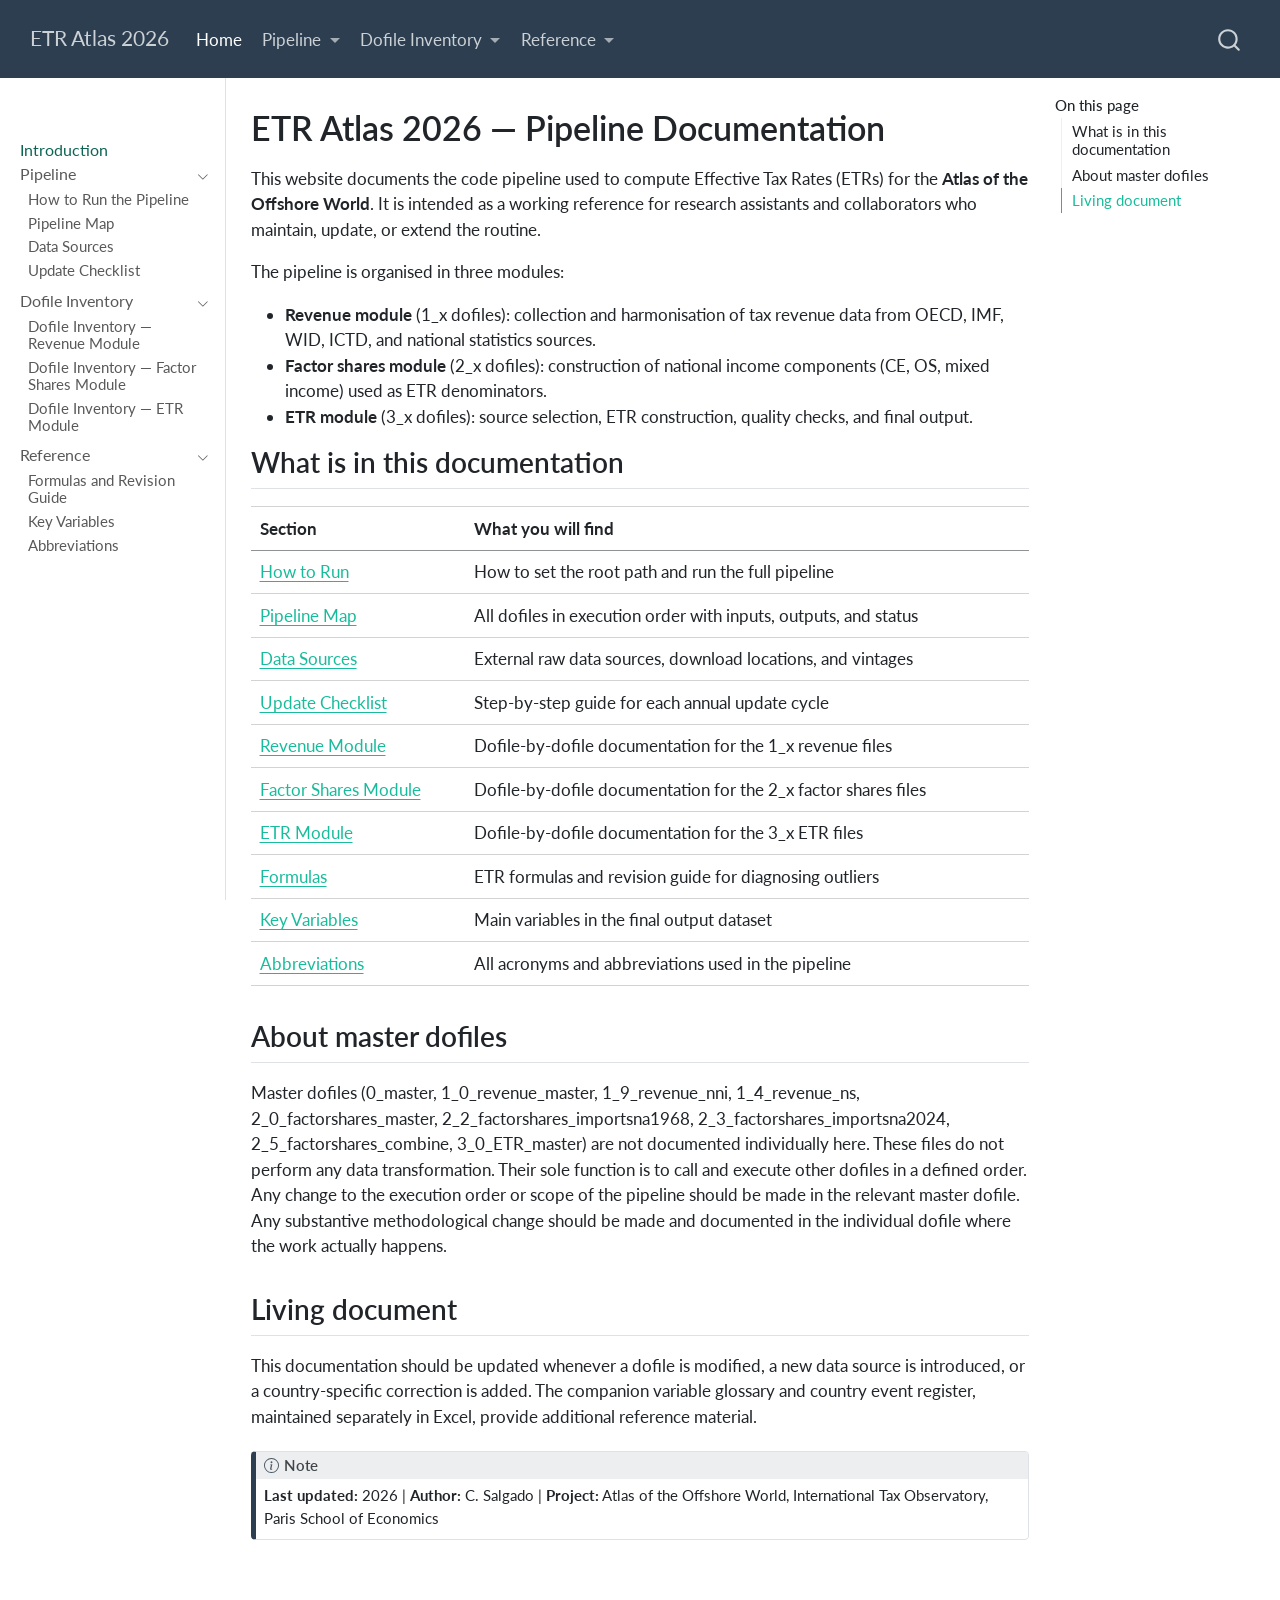
==== docs/index.html @ 396d98a9 "Add Quarto documentation site" ====
<!DOCTYPE html>
<html xmlns="http://www.w3.org/1999/xhtml" lang="en" xml:lang="en"><head>

<meta charset="utf-8">
<meta name="generator" content="quarto-1.9.38">

<meta name="viewport" content="width=device-width, initial-scale=1.0, user-scalable=yes">


<title>ETR Atlas 2026 — Pipeline Documentation – ETR Atlas 2026</title>
<style>
/* Default styles provided by pandoc.
** See https://pandoc.org/MANUAL.html#variables-for-html for config info.
*/
code{white-space: pre-wrap;}
span.smallcaps{font-variant: small-caps;}
div.columns{display: flex; gap: min(4vw, 1.5em);}
div.column{flex: auto; overflow-x: auto;}
div.hanging-indent{margin-left: 1.5em; text-indent: -1.5em;}
ul.task-list{list-style: none;}
ul.task-list li input[type="checkbox"] {
  width: 0.8em;
  margin: 0 0.8em 0.2em -1em; /* quarto-specific, see https://github.com/quarto-dev/quarto-cli/issues/4556 */ 
  vertical-align: middle;
}
</style>


<script src="site_libs/quarto-nav/quarto-nav.js"></script>
<script src="site_libs/quarto-nav/headroom.min.js"></script>
<script src="site_libs/clipboard/clipboard.min.js"></script>
<script src="site_libs/quarto-search/autocomplete.umd.js"></script>
<script src="site_libs/quarto-search/fuse.min.js"></script>
<script src="site_libs/quarto-search/quarto-search.js"></script>
<meta name="quarto:offset" content="./">
<script src="site_libs/quarto-html/quarto.js" type="module"></script>
<script src="site_libs/quarto-html/tabsets/tabsets.js" type="module"></script>
<script src="site_libs/quarto-html/popper.min.js"></script>
<script src="site_libs/quarto-html/tippy.umd.min.js"></script>
<script src="site_libs/quarto-html/anchor.min.js"></script>
<link href="site_libs/quarto-html/tippy.css" rel="stylesheet">
<link href="site_libs/quarto-html/quarto-syntax-highlighting-de63f62b328812d8e578a4d74e282472.css" rel="stylesheet" id="quarto-text-highlighting-styles">
<script src="site_libs/bootstrap/bootstrap.min.js"></script>
<link href="site_libs/bootstrap/bootstrap-icons.css" rel="stylesheet">
<link href="site_libs/bootstrap/bootstrap-fd7a8af413f073a9aed129c24f141b63.min.css" rel="stylesheet" append-hash="true" id="quarto-bootstrap" data-mode="light">
<script id="quarto-search-options" type="application/json">{
  "location": "navbar",
  "copy-button": false,
  "collapse-after": 3,
  "panel-placement": "end",
  "type": "overlay",
  "limit": 50,
  "keyboard-shortcut": [
    "f",
    "/",
    "s"
  ],
  "show-item-context": false,
  "language": {
    "search-no-results-text": "No results",
    "search-matching-documents-text": "matching documents",
    "search-copy-link-title": "Copy link to search",
    "search-hide-matches-text": "Hide additional matches",
    "search-more-match-text": "more match in this document",
    "search-more-matches-text": "more matches in this document",
    "search-clear-button-title": "Clear",
    "search-text-placeholder": "",
    "search-detached-cancel-button-title": "Cancel",
    "search-submit-button-title": "Submit",
    "search-label": "Search"
  }
}</script>
<style>html{ scroll-behavior: smooth; }</style>


</head>

<body class="nav-sidebar docked nav-fixed quarto-light">

<div id="quarto-search-results"></div>
  <header id="quarto-header" class="headroom fixed-top">
    <nav class="navbar navbar-expand-lg " data-bs-theme="dark">
      <div class="navbar-container container-fluid">
      <div class="navbar-brand-container mx-auto">
    <a class="navbar-brand" href="./index.html">
    <span class="navbar-title">ETR Atlas 2026</span>
    </a>
  </div>
            <div id="quarto-search" class="" title="Search"></div>
          <button class="navbar-toggler" type="button" data-bs-toggle="collapse" data-bs-target="#navbarCollapse" aria-controls="navbarCollapse" role="menu" aria-expanded="false" aria-label="Toggle navigation" onclick="if (window.quartoToggleHeadroom) { window.quartoToggleHeadroom(); }">
  <span class="navbar-toggler-icon"></span>
</button>
          <div class="collapse navbar-collapse" id="navbarCollapse">
            <ul class="navbar-nav navbar-nav-scroll me-auto">
  <li class="nav-item">
    <a class="nav-link active" href="./index.html" aria-current="page"> 
<span class="menu-text">Home</span></a>
  </li>  
  <li class="nav-item dropdown ">
    <a class="nav-link dropdown-toggle" href="#" id="nav-menu-pipeline" role="link" data-bs-toggle="dropdown" aria-expanded="false">
 <span class="menu-text">Pipeline</span>
    </a>
    <ul class="dropdown-menu" aria-labelledby="nav-menu-pipeline">    
        <li>
    <a class="dropdown-item" href="./how-to-run.html">
 <span class="dropdown-text">How to Run</span></a>
  </li>  
        <li>
    <a class="dropdown-item" href="./pipeline-map.html">
 <span class="dropdown-text">Pipeline Map</span></a>
  </li>  
        <li>
    <a class="dropdown-item" href="./data-sources.html">
 <span class="dropdown-text">Data Sources</span></a>
  </li>  
        <li>
    <a class="dropdown-item" href="./update-checklist.html">
 <span class="dropdown-text">Update Checklist</span></a>
  </li>  
    </ul>
  </li>
  <li class="nav-item dropdown ">
    <a class="nav-link dropdown-toggle" href="#" id="nav-menu-dofile-inventory" role="link" data-bs-toggle="dropdown" aria-expanded="false">
 <span class="menu-text">Dofile Inventory</span>
    </a>
    <ul class="dropdown-menu" aria-labelledby="nav-menu-dofile-inventory">    
        <li>
    <a class="dropdown-item" href="./revenue.html">
 <span class="dropdown-text">Revenue Module</span></a>
  </li>  
        <li>
    <a class="dropdown-item" href="./factor-shares.html">
 <span class="dropdown-text">Factor Shares Module</span></a>
  </li>  
        <li>
    <a class="dropdown-item" href="./etr-module.html">
 <span class="dropdown-text">ETR Module</span></a>
  </li>  
    </ul>
  </li>
  <li class="nav-item dropdown ">
    <a class="nav-link dropdown-toggle" href="#" id="nav-menu-reference" role="link" data-bs-toggle="dropdown" aria-expanded="false">
 <span class="menu-text">Reference</span>
    </a>
    <ul class="dropdown-menu" aria-labelledby="nav-menu-reference">    
        <li>
    <a class="dropdown-item" href="./formulas.html">
 <span class="dropdown-text">Formulas and Revision Guide</span></a>
  </li>  
        <li>
    <a class="dropdown-item" href="./variables.html">
 <span class="dropdown-text">Key Variables</span></a>
  </li>  
        <li>
    <a class="dropdown-item" href="./abbreviations.html">
 <span class="dropdown-text">Abbreviations</span></a>
  </li>  
    </ul>
  </li>
</ul>
          </div> <!-- /navcollapse -->
            <div class="quarto-navbar-tools">
</div>
      </div> <!-- /container-fluid -->
    </nav>
  <nav class="quarto-secondary-nav">
    <div class="container-fluid d-flex">
      <button type="button" class="quarto-btn-toggle btn" data-bs-toggle="collapse" role="button" data-bs-target=".quarto-sidebar-collapse-item" aria-controls="quarto-sidebar" aria-expanded="false" aria-label="Toggle sidebar navigation" onclick="if (window.quartoToggleHeadroom) { window.quartoToggleHeadroom(); }">
        <i class="bi bi-layout-text-sidebar-reverse"></i>
      </button>
        <nav class="quarto-page-breadcrumbs" aria-label="breadcrumb"><ol class="breadcrumb"><li class="breadcrumb-item"><a href="./index.html">Introduction</a></li></ol></nav>
        <a class="flex-grow-1" role="navigation" data-bs-toggle="collapse" data-bs-target=".quarto-sidebar-collapse-item" aria-controls="quarto-sidebar" aria-expanded="false" aria-label="Toggle sidebar navigation" onclick="if (window.quartoToggleHeadroom) { window.quartoToggleHeadroom(); }">      
        </a>
      <button type="button" class="btn quarto-search-button" aria-label="Search" onclick="window.quartoOpenSearch();">
        <i class="bi bi-search"></i>
      </button>
    </div>
  </nav>
</header>
<!-- content -->
<div id="quarto-content" class="quarto-container page-columns page-rows-contents page-layout-article page-navbar">
<!-- sidebar -->
  <nav id="quarto-sidebar" class="sidebar collapse collapse-horizontal quarto-sidebar-collapse-item sidebar-navigation docked overflow-auto">
        <div class="mt-2 flex-shrink-0 align-items-center">
        <div class="sidebar-search">
        <div id="quarto-search" class="" title="Search"></div>
        </div>
        </div>
    <div class="sidebar-menu-container"> 
    <ul class="list-unstyled mt-1">
        <li class="sidebar-item">
  <div class="sidebar-item-container"> 
  <a href="./index.html" class="sidebar-item-text sidebar-link active">
 <span class="menu-text">Introduction</span></a>
  </div>
</li>
        <li class="sidebar-item sidebar-item-section">
      <div class="sidebar-item-container"> 
            <a class="sidebar-item-text sidebar-link text-start" data-bs-toggle="collapse" data-bs-target="#quarto-sidebar-section-1" role="navigation" aria-expanded="true">
 <span class="menu-text">Pipeline</span></a>
          <a class="sidebar-item-toggle text-start" data-bs-toggle="collapse" data-bs-target="#quarto-sidebar-section-1" role="navigation" aria-expanded="true" aria-label="Toggle section">
            <i class="bi bi-chevron-right ms-2"></i>
          </a> 
      </div>
      <ul id="quarto-sidebar-section-1" class="collapse list-unstyled sidebar-section depth1 show">  
          <li class="sidebar-item">
  <div class="sidebar-item-container"> 
  <a href="./how-to-run.html" class="sidebar-item-text sidebar-link">
 <span class="menu-text">How to Run the Pipeline</span></a>
  </div>
</li>
          <li class="sidebar-item">
  <div class="sidebar-item-container"> 
  <a href="./pipeline-map.html" class="sidebar-item-text sidebar-link">
 <span class="menu-text">Pipeline Map</span></a>
  </div>
</li>
          <li class="sidebar-item">
  <div class="sidebar-item-container"> 
  <a href="./data-sources.html" class="sidebar-item-text sidebar-link">
 <span class="menu-text">Data Sources</span></a>
  </div>
</li>
          <li class="sidebar-item">
  <div class="sidebar-item-container"> 
  <a href="./update-checklist.html" class="sidebar-item-text sidebar-link">
 <span class="menu-text">Update Checklist</span></a>
  </div>
</li>
      </ul>
  </li>
        <li class="sidebar-item sidebar-item-section">
      <div class="sidebar-item-container"> 
            <a class="sidebar-item-text sidebar-link text-start" data-bs-toggle="collapse" data-bs-target="#quarto-sidebar-section-2" role="navigation" aria-expanded="true">
 <span class="menu-text">Dofile Inventory</span></a>
          <a class="sidebar-item-toggle text-start" data-bs-toggle="collapse" data-bs-target="#quarto-sidebar-section-2" role="navigation" aria-expanded="true" aria-label="Toggle section">
            <i class="bi bi-chevron-right ms-2"></i>
          </a> 
      </div>
      <ul id="quarto-sidebar-section-2" class="collapse list-unstyled sidebar-section depth1 show">  
          <li class="sidebar-item">
  <div class="sidebar-item-container"> 
  <a href="./revenue.html" class="sidebar-item-text sidebar-link">
 <span class="menu-text">Dofile Inventory — Revenue Module</span></a>
  </div>
</li>
          <li class="sidebar-item">
  <div class="sidebar-item-container"> 
  <a href="./factor-shares.html" class="sidebar-item-text sidebar-link">
 <span class="menu-text">Dofile Inventory — Factor Shares Module</span></a>
  </div>
</li>
          <li class="sidebar-item">
  <div class="sidebar-item-container"> 
  <a href="./etr-module.html" class="sidebar-item-text sidebar-link">
 <span class="menu-text">Dofile Inventory — ETR Module</span></a>
  </div>
</li>
      </ul>
  </li>
        <li class="sidebar-item sidebar-item-section">
      <div class="sidebar-item-container"> 
            <a class="sidebar-item-text sidebar-link text-start" data-bs-toggle="collapse" data-bs-target="#quarto-sidebar-section-3" role="navigation" aria-expanded="true">
 <span class="menu-text">Reference</span></a>
          <a class="sidebar-item-toggle text-start" data-bs-toggle="collapse" data-bs-target="#quarto-sidebar-section-3" role="navigation" aria-expanded="true" aria-label="Toggle section">
            <i class="bi bi-chevron-right ms-2"></i>
          </a> 
      </div>
      <ul id="quarto-sidebar-section-3" class="collapse list-unstyled sidebar-section depth1 show">  
          <li class="sidebar-item">
  <div class="sidebar-item-container"> 
  <a href="./formulas.html" class="sidebar-item-text sidebar-link">
 <span class="menu-text">Formulas and Revision Guide</span></a>
  </div>
</li>
          <li class="sidebar-item">
  <div class="sidebar-item-container"> 
  <a href="./variables.html" class="sidebar-item-text sidebar-link">
 <span class="menu-text">Key Variables</span></a>
  </div>
</li>
          <li class="sidebar-item">
  <div class="sidebar-item-container"> 
  <a href="./abbreviations.html" class="sidebar-item-text sidebar-link">
 <span class="menu-text">Abbreviations</span></a>
  </div>
</li>
      </ul>
  </li>
    </ul>
    </div>
</nav>
<div id="quarto-sidebar-glass" class="quarto-sidebar-collapse-item" data-bs-toggle="collapse" data-bs-target=".quarto-sidebar-collapse-item"></div>
<!-- margin-sidebar -->
    <div id="quarto-margin-sidebar" class="sidebar margin-sidebar">
        <nav id="TOC" role="doc-toc" class="toc-active">
    <h2 id="toc-title">On this page</h2>
   
  <ul>
  <li><a href="#what-is-in-this-documentation" id="toc-what-is-in-this-documentation" class="nav-link active" data-scroll-target="#what-is-in-this-documentation">What is in this documentation</a></li>
  <li><a href="#about-master-dofiles" id="toc-about-master-dofiles" class="nav-link" data-scroll-target="#about-master-dofiles">About master dofiles</a></li>
  <li><a href="#living-document" id="toc-living-document" class="nav-link" data-scroll-target="#living-document">Living document</a></li>
  </ul>
</nav>
    </div>
<!-- main -->
<main class="content" id="quarto-document-content">

<header id="title-block-header" class="quarto-title-block default">
<div class="quarto-title">
<h1 class="title">ETR Atlas 2026 — Pipeline Documentation</h1>
</div>



<div class="quarto-title-meta">

    
  
    
  </div>
  


</header>


<p>This website documents the code pipeline used to compute Effective Tax Rates (ETRs) for the <strong>Atlas of the Offshore World</strong>. It is intended as a working reference for research assistants and collaborators who maintain, update, or extend the routine.</p>
<p>The pipeline is organised in three modules:</p>
<ul>
<li><strong>Revenue module</strong> (1_x dofiles): collection and harmonisation of tax revenue data from OECD, IMF, WID, ICTD, and national statistics sources.</li>
<li><strong>Factor shares module</strong> (2_x dofiles): construction of national income components (CE, OS, mixed income) used as ETR denominators.</li>
<li><strong>ETR module</strong> (3_x dofiles): source selection, ETR construction, quality checks, and final output.</li>
</ul>
<section id="what-is-in-this-documentation" class="level2">
<h2 class="anchored" data-anchor-id="what-is-in-this-documentation">What is in this documentation</h2>
<table class="caption-top table">
<thead>
<tr class="header">
<th>Section</th>
<th>What you will find</th>
</tr>
</thead>
<tbody>
<tr class="odd">
<td><a href="./how-to-run.html">How to Run</a></td>
<td>How to set the root path and run the full pipeline</td>
</tr>
<tr class="even">
<td><a href="./pipeline-map.html">Pipeline Map</a></td>
<td>All dofiles in execution order with inputs, outputs, and status</td>
</tr>
<tr class="odd">
<td><a href="./data-sources.html">Data Sources</a></td>
<td>External raw data sources, download locations, and vintages</td>
</tr>
<tr class="even">
<td><a href="./update-checklist.html">Update Checklist</a></td>
<td>Step-by-step guide for each annual update cycle</td>
</tr>
<tr class="odd">
<td><a href="./revenue.html">Revenue Module</a></td>
<td>Dofile-by-dofile documentation for the 1_x revenue files</td>
</tr>
<tr class="even">
<td><a href="./factor-shares.html">Factor Shares Module</a></td>
<td>Dofile-by-dofile documentation for the 2_x factor shares files</td>
</tr>
<tr class="odd">
<td><a href="./etr-module.html">ETR Module</a></td>
<td>Dofile-by-dofile documentation for the 3_x ETR files</td>
</tr>
<tr class="even">
<td><a href="./formulas.html">Formulas</a></td>
<td>ETR formulas and revision guide for diagnosing outliers</td>
</tr>
<tr class="odd">
<td><a href="./variables.html">Key Variables</a></td>
<td>Main variables in the final output dataset</td>
</tr>
<tr class="even">
<td><a href="./abbreviations.html">Abbreviations</a></td>
<td>All acronyms and abbreviations used in the pipeline</td>
</tr>
</tbody>
</table>
</section>
<section id="about-master-dofiles" class="level2">
<h2 class="anchored" data-anchor-id="about-master-dofiles">About master dofiles</h2>
<p>Master dofiles (0_master, 1_0_revenue_master, 1_9_revenue_nni, 1_4_revenue_ns, 2_0_factorshares_master, 2_2_factorshares_importsna1968, 2_3_factorshares_importsna2024, 2_5_factorshares_combine, 3_0_ETR_master) are not documented individually here. These files do not perform any data transformation. Their sole function is to call and execute other dofiles in a defined order. Any change to the execution order or scope of the pipeline should be made in the relevant master dofile. Any substantive methodological change should be made and documented in the individual dofile where the work actually happens.</p>
</section>
<section id="living-document" class="level2">
<h2 class="anchored" data-anchor-id="living-document">Living document</h2>
<p>This documentation should be updated whenever a dofile is modified, a new data source is introduced, or a country-specific correction is added. The companion variable glossary and country event register, maintained separately in Excel, provide additional reference material.</p>
<div class="callout callout-style-default callout-note callout-titled">
<div class="callout-header d-flex align-content-center">
<div class="callout-icon-container">
<i class="callout-icon"></i>
</div>
<div class="callout-title-container flex-fill">
Note
</div>
</div>
<div class="callout-body-container callout-body">
<p><strong>Last updated:</strong> 2026 | <strong>Author:</strong> C. Salgado | <strong>Project:</strong> Atlas of the Offshore World, International Tax Observatory, Paris School of Economics</p>
</div>
</div>


</section>

</main> <!-- /main -->
<script id="quarto-html-after-body" type="application/javascript">
  window.document.addEventListener("DOMContentLoaded", function (event) {
    const icon = "";
    const anchorJS = new window.AnchorJS();
    anchorJS.options = {
      placement: 'right',
      icon: icon
    };
    anchorJS.add('.anchored');
    const isCodeAnnotation = (el) => {
      for (const clz of el.classList) {
        if (clz.startsWith('code-annotation-')) {                     
          return true;
        }
      }
      return false;
    }
    const onCopySuccess = function(e) {
      // button target
      const button = e.trigger;
      // don't keep focus
      button.blur();
      // flash "checked"
      button.classList.add('code-copy-button-checked');
      var currentTitle = button.getAttribute("title");
      button.setAttribute("title", "Copied!");
      let tooltip;
      if (window.bootstrap) {
        button.setAttribute("data-bs-toggle", "tooltip");
        button.setAttribute("data-bs-placement", "left");
        button.setAttribute("data-bs-title", "Copied!");
        tooltip = new bootstrap.Tooltip(button, 
          { trigger: "manual", 
            customClass: "code-copy-button-tooltip",
            offset: [0, -8]});
        tooltip.show();    
      }
      setTimeout(function() {
        if (tooltip) {
          tooltip.hide();
          button.removeAttribute("data-bs-title");
          button.removeAttribute("data-bs-toggle");
          button.removeAttribute("data-bs-placement");
        }
        button.setAttribute("title", currentTitle);
        button.classList.remove('code-copy-button-checked');
      }, 1000);
      // clear code selection
      e.clearSelection();
    }
    const getTextToCopy = function(trigger) {
      const outerScaffold = trigger.parentElement.cloneNode(true);
      const codeEl = outerScaffold.querySelector('code');
      for (const childEl of codeEl.children) {
        if (isCodeAnnotation(childEl)) {
          childEl.remove();
        }
      }
      return codeEl.innerText;
    }
    const clipboard = new window.ClipboardJS('.code-copy-button:not([data-in-quarto-modal])', {
      text: getTextToCopy
    });
    clipboard.on('success', onCopySuccess);
    if (window.document.getElementById('quarto-embedded-source-code-modal')) {
      const clipboardModal = new window.ClipboardJS('.code-copy-button[data-in-quarto-modal]', {
        text: getTextToCopy,
        container: window.document.getElementById('quarto-embedded-source-code-modal')
      });
      clipboardModal.on('success', onCopySuccess);
    }
      var localhostRegex = new RegExp(/^(?:http|https):\/\/localhost\:?[0-9]*\//);
      var mailtoRegex = new RegExp(/^mailto:/);
        var filterRegex = new RegExp('/' + window.location.host + '/');
      var isInternal = (href) => {
          return filterRegex.test(href) || localhostRegex.test(href) || mailtoRegex.test(href);
      }
      // Inspect non-navigation links and adorn them if external
     var links = window.document.querySelectorAll('a[href]:not(.nav-link):not(.navbar-brand):not(.toc-action):not(.sidebar-link):not(.sidebar-item-toggle):not(.pagination-link):not(.no-external):not([aria-hidden]):not(.dropdown-item):not(.quarto-navigation-tool):not(.about-link)');
      for (var i=0; i<links.length; i++) {
        const link = links[i];
        if (!isInternal(link.href)) {
          // undo the damage that might have been done by quarto-nav.js in the case of
          // links that we want to consider external
          if (link.dataset.originalHref !== undefined) {
            link.href = link.dataset.originalHref;
          }
        }
      }
    function tippyHover(el, contentFn, onTriggerFn, onUntriggerFn) {
      const config = {
        allowHTML: true,
        maxWidth: 500,
        delay: 100,
        arrow: false,
        appendTo: function(el) {
            return el.parentElement;
        },
        interactive: true,
        interactiveBorder: 10,
        theme: 'quarto',
        placement: 'bottom-start',
      };
      if (contentFn) {
        config.content = contentFn;
      }
      if (onTriggerFn) {
        config.onTrigger = onTriggerFn;
      }
      if (onUntriggerFn) {
        config.onUntrigger = onUntriggerFn;
      }
      window.tippy(el, config); 
    }
    const noterefs = window.document.querySelectorAll('a[role="doc-noteref"]');
    for (var i=0; i<noterefs.length; i++) {
      const ref = noterefs[i];
      tippyHover(ref, function() {
        // use id or data attribute instead here
        let href = ref.getAttribute('data-footnote-href') || ref.getAttribute('href');
        try { href = new URL(href).hash; } catch {}
        const id = href.replace(/^#\/?/, "");
        const note = window.document.getElementById(id);
        if (note) {
          return note.innerHTML;
        } else {
          return "";
        }
      });
    }
    const xrefs = window.document.querySelectorAll('a.quarto-xref');
    const processXRef = (id, note) => {
      // Strip column container classes
      const stripColumnClz = (el) => {
        el.classList.remove("page-full", "page-columns");
        if (el.children) {
          for (const child of el.children) {
            stripColumnClz(child);
          }
        }
      }
      stripColumnClz(note)
      if (id === null || id.startsWith('sec-')) {
        // Special case sections, only their first couple elements
        const container = document.createElement("div");
        if (note.children && note.children.length > 2) {
          container.appendChild(note.children[0].cloneNode(true));
          for (let i = 1; i < note.children.length; i++) {
            const child = note.children[i];
            if (child.tagName === "P" && child.innerText === "") {
              continue;
            } else {
              container.appendChild(child.cloneNode(true));
              break;
            }
          }
          if (window.Quarto?.typesetMath) {
            window.Quarto.typesetMath(container);
          }
          return container.innerHTML
        } else {
          if (window.Quarto?.typesetMath) {
            window.Quarto.typesetMath(note);
          }
          return note.innerHTML;
        }
      } else {
        // Remove any anchor links if they are present
        const anchorLink = note.querySelector('a.anchorjs-link');
        if (anchorLink) {
          anchorLink.remove();
        }
        if (window.Quarto?.typesetMath) {
          window.Quarto.typesetMath(note);
        }
        if (note.classList.contains("callout")) {
          return note.outerHTML;
        } else {
          return note.innerHTML;
        }
      }
    }
    for (var i=0; i<xrefs.length; i++) {
      const xref = xrefs[i];
      tippyHover(xref, undefined, function(instance) {
        instance.disable();
        let url = xref.getAttribute('href');
        let hash = undefined; 
        if (url.startsWith('#')) {
          hash = url;
        } else {
          try { hash = new URL(url).hash; } catch {}
        }
        if (hash) {
          const id = hash.replace(/^#\/?/, "");
          const note = window.document.getElementById(id);
          if (note !== null) {
            try {
              const html = processXRef(id, note.cloneNode(true));
              instance.setContent(html);
            } finally {
              instance.enable();
              instance.show();
            }
          } else {
            // See if we can fetch this
            fetch(url.split('#')[0])
            .then(res => res.text())
            .then(html => {
              const parser = new DOMParser();
              const htmlDoc = parser.parseFromString(html, "text/html");
              const note = htmlDoc.getElementById(id);
              if (note !== null) {
                const html = processXRef(id, note);
                instance.setContent(html);
              } 
            }).finally(() => {
              instance.enable();
              instance.show();
            });
          }
        } else {
          // See if we can fetch a full url (with no hash to target)
          // This is a special case and we should probably do some content thinning / targeting
          fetch(url)
          .then(res => res.text())
          .then(html => {
            const parser = new DOMParser();
            const htmlDoc = parser.parseFromString(html, "text/html");
            const note = htmlDoc.querySelector('main.content');
            if (note !== null) {
              // This should only happen for chapter cross references
              // (since there is no id in the URL)
              // remove the first header
              if (note.children.length > 0 && note.children[0].tagName === "HEADER") {
                note.children[0].remove();
              }
              const html = processXRef(null, note);
              instance.setContent(html);
            } 
          }).finally(() => {
            instance.enable();
            instance.show();
          });
        }
      }, function(instance) {
      });
    }
        let selectedAnnoteEl;
        const selectorForAnnotation = ( cell, annotation) => {
          let cellAttr = 'data-code-cell="' + cell + '"';
          let lineAttr = 'data-code-annotation="' +  annotation + '"';
          const selector = 'span[' + cellAttr + '][' + lineAttr + ']';
          return selector;
        }
        const selectCodeLines = (annoteEl) => {
          const doc = window.document;
          const targetCell = annoteEl.getAttribute("data-target-cell");
          const targetAnnotation = annoteEl.getAttribute("data-target-annotation");
          const annoteSpan = window.document.querySelector(selectorForAnnotation(targetCell, targetAnnotation));
          const lines = annoteSpan.getAttribute("data-code-lines").split(",");
          const lineIds = lines.map((line) => {
            return targetCell + "-" + line;
          })
          let top = null;
          let height = null;
          let parent = null;
          if (lineIds.length > 0) {
              //compute the position of the single el (top and bottom and make a div)
              const el = window.document.getElementById(lineIds[0]);
              top = el.offsetTop;
              height = el.offsetHeight;
              parent = el.parentElement.parentElement;
            if (lineIds.length > 1) {
              const lastEl = window.document.getElementById(lineIds[lineIds.length - 1]);
              const bottom = lastEl.offsetTop + lastEl.offsetHeight;
              height = bottom - top;
            }
            if (top !== null && height !== null && parent !== null) {
              // cook up a div (if necessary) and position it 
              let div = window.document.getElementById("code-annotation-line-highlight");
              if (div === null) {
                div = window.document.createElement("div");
                div.setAttribute("id", "code-annotation-line-highlight");
                div.style.position = 'absolute';
                parent.appendChild(div);
              }
              div.style.top = top - 2 + "px";
              div.style.height = height + 4 + "px";
              div.style.left = 0;
              let gutterDiv = window.document.getElementById("code-annotation-line-highlight-gutter");
              if (gutterDiv === null) {
                gutterDiv = window.document.createElement("div");
                gutterDiv.setAttribute("id", "code-annotation-line-highlight-gutter");
                gutterDiv.style.position = 'absolute';
                const codeCell = window.document.getElementById(targetCell);
                const gutter = codeCell.querySelector('.code-annotation-gutter');
                gutter.appendChild(gutterDiv);
              }
              gutterDiv.style.top = top - 2 + "px";
              gutterDiv.style.height = height + 4 + "px";
            }
            selectedAnnoteEl = annoteEl;
          }
        };
        const unselectCodeLines = () => {
          const elementsIds = ["code-annotation-line-highlight", "code-annotation-line-highlight-gutter"];
          elementsIds.forEach((elId) => {
            const div = window.document.getElementById(elId);
            if (div) {
              div.remove();
            }
          });
          selectedAnnoteEl = undefined;
        };
          // Handle positioning of the toggle
      window.addEventListener(
        "resize",
        throttle(() => {
          elRect = undefined;
          if (selectedAnnoteEl) {
            selectCodeLines(selectedAnnoteEl);
          }
        }, 10)
      );
      function throttle(fn, ms) {
      let throttle = false;
      let timer;
        return (...args) => {
          if(!throttle) { // first call gets through
              fn.apply(this, args);
              throttle = true;
          } else { // all the others get throttled
              if(timer) clearTimeout(timer); // cancel #2
              timer = setTimeout(() => {
                fn.apply(this, args);
                timer = throttle = false;
              }, ms);
          }
        };
      }
        // Attach click handler to the DT
        const annoteDls = window.document.querySelectorAll('dt[data-target-cell]');
        for (const annoteDlNode of annoteDls) {
          annoteDlNode.addEventListener('click', (event) => {
            const clickedEl = event.target;
            if (clickedEl !== selectedAnnoteEl) {
              unselectCodeLines();
              const activeEl = window.document.querySelector('dt[data-target-cell].code-annotation-active');
              if (activeEl) {
                activeEl.classList.remove('code-annotation-active');
              }
              selectCodeLines(clickedEl);
              clickedEl.classList.add('code-annotation-active');
            } else {
              // Unselect the line
              unselectCodeLines();
              clickedEl.classList.remove('code-annotation-active');
            }
          });
        }
    const findCites = (el) => {
      const parentEl = el.parentElement;
      if (parentEl) {
        const cites = parentEl.dataset.cites;
        if (cites) {
          return {
            el,
            cites: cites.split(' ')
          };
        } else {
          return findCites(el.parentElement)
        }
      } else {
        return undefined;
      }
    };
    var bibliorefs = window.document.querySelectorAll('a[role="doc-biblioref"]');
    for (var i=0; i<bibliorefs.length; i++) {
      const ref = bibliorefs[i];
      const citeInfo = findCites(ref);
      if (citeInfo) {
        tippyHover(citeInfo.el, function() {
          var popup = window.document.createElement('div');
          citeInfo.cites.forEach(function(cite) {
            var citeDiv = window.document.createElement('div');
            citeDiv.classList.add('hanging-indent');
            citeDiv.classList.add('csl-entry');
            var biblioDiv = window.document.getElementById('ref-' + cite);
            if (biblioDiv) {
              citeDiv.innerHTML = biblioDiv.innerHTML;
            }
            popup.appendChild(citeDiv);
          });
          return popup.innerHTML;
        });
      }
    }
  });
  </script>
</div> <!-- /content -->




<script src="site_libs/quarto-html/zenscroll-min.js"></script>
</body></html>
---- docs/site_libs/quarto-html/tippy.css ----
.tippy-box[data-animation=fade][data-state=hidden]{opacity:0}[data-tippy-root]{max-width:calc(100vw - 10px)}.tippy-box{position:relative;background-color:#333;color:#fff;border-radius:4px;font-size:14px;line-height:1.4;white-space:normal;outline:0;transition-property:transform,visibility,opacity}.tippy-box[data-placement^=top]>.tippy-arrow{bottom:0}.tippy-box[data-placement^=top]>.tippy-arrow:before{bottom:-7px;left:0;border-width:8px 8px 0;border-top-color:initial;transform-origin:center top}.tippy-box[data-placement^=bottom]>.tippy-arrow{top:0}.tippy-box[data-placement^=bottom]>.tippy-arrow:before{top:-7px;left:0;border-width:0 8px 8px;border-bottom-color:initial;transform-origin:center bottom}.tippy-box[data-placement^=left]>.tippy-arrow{right:0}.tippy-box[data-placement^=left]>.tippy-arrow:before{border-width:8px 0 8px 8px;border-left-color:initial;right:-7px;transform-origin:center left}.tippy-box[data-placement^=right]>.tippy-arrow{left:0}.tippy-box[data-placement^=right]>.tippy-arrow:before{left:-7px;border-width:8px 8px 8px 0;border-right-color:initial;transform-origin:center right}.tippy-box[data-inertia][data-state=visible]{transition-timing-function:cubic-bezier(.54,1.5,.38,1.11)}.tippy-arrow{width:16px;height:16px;color:#333}.tippy-arrow:before{content:"";position:absolute;border-color:transparent;border-style:solid}.tippy-content{position:relative;padding:5px 9px;z-index:1}
---- docs/site_libs/quarto-html/quarto-syntax-highlighting-de63f62b328812d8e578a4d74e282472.css ----
/* quarto syntax highlight colors */
:root {
  --quarto-hl-al-color: #ff5555;
  --quarto-hl-an-color: #6a737d;
  --quarto-hl-at-color: #d73a49;
  --quarto-hl-bn-color: #005cc5;
  --quarto-hl-bu-color: #d73a49;
  --quarto-hl-ch-color: #032f62;
  --quarto-hl-co-color: #6a737d;
  --quarto-hl-cv-color: #6a737d;
  --quarto-hl-cn-color: #005cc5;
  --quarto-hl-cf-color: #d73a49;
  --quarto-hl-dt-color: #d73a49;
  --quarto-hl-dv-color: #005cc5;
  --quarto-hl-do-color: #6a737d;
  --quarto-hl-er-color: #ff5555;
  --quarto-hl-ex-color: #d73a49;
  --quarto-hl-fl-color: #005cc5;
  --quarto-hl-fu-color: #6f42c1;
  --quarto-hl-im-color: #032f62;
  --quarto-hl-in-color: #6a737d;
  --quarto-hl-kw-color: #d73a49;
  --quarto-hl-op-color: #24292e;
  --quarto-hl-pp-color: #d73a49;
  --quarto-hl-re-color: #6a737d;
  --quarto-hl-sc-color: #005cc5;
  --quarto-hl-ss-color: #032f62;
  --quarto-hl-st-color: #032f62;
  --quarto-hl-va-color: #e36209;
  --quarto-hl-vs-color: #032f62;
  --quarto-hl-wa-color: #ff5555;
}

/* other quarto variables */
:root {
  --quarto-font-monospace: SFMono-Regular, Menlo, Monaco, Consolas, "Liberation Mono", "Courier New", monospace;
}

/* syntax highlight based on Pandoc's rules */
pre > code.sourceCode > span {
  color: #24292e;
}

code.sourceCode > span {
  color: #24292e;
}

div.sourceCode,
div.sourceCode pre.sourceCode {
  color: #24292e;
}

/* Normal */
code span {
  color: #24292e;
}

/* Alert */
code span.al {
  font-weight: bold;
  color: #ff5555;
}

/* Annotation */
code span.an {
  color: #6a737d;
}

/* Attribute */
code span.at {
  color: #d73a49;
}

/* BaseN */
code span.bn {
  color: #005cc5;
}

/* BuiltIn */
code span.bu {
  color: #d73a49;
}

/* ControlFlow */
code span.cf {
  color: #d73a49;
}

/* Char */
code span.ch {
  color: #032f62;
}

/* Constant */
code span.cn {
  color: #005cc5;
}

/* Comment */
code span.co {
  color: #6a737d;
}

/* CommentVar */
code span.cv {
  color: #6a737d;
}

/* Documentation */
code span.do {
  color: #6a737d;
}

/* DataType */
code span.dt {
  color: #d73a49;
}

/* DecVal */
code span.dv {
  color: #005cc5;
}

/* Error */
code span.er {
  color: #ff5555;
  text-decoration: underline;
}

/* Extension */
code span.ex {
  font-weight: bold;
  color: #d73a49;
}

/* Float */
code span.fl {
  color: #005cc5;
}

/* Function */
code span.fu {
  color: #6f42c1;
}

/* Import */
code span.im {
  color: #032f62;
}

/* Information */
code span.in {
  color: #6a737d;
}

/* Keyword */
code span.kw {
  color: #d73a49;
}

/* Operator */
code span.op {
  color: #24292e;
}

/* Preprocessor */
code span.pp {
  color: #d73a49;
}

/* RegionMarker */
code span.re {
  color: #6a737d;
}

/* SpecialChar */
code span.sc {
  color: #005cc5;
}

/* SpecialString */
code span.ss {
  color: #032f62;
}

/* String */
code span.st {
  color: #032f62;
}

/* Variable */
code span.va {
  color: #e36209;
}

/* VerbatimString */
code span.vs {
  color: #032f62;
}

/* Warning */
code span.wa {
  color: #ff5555;
}

.prevent-inlining {
  content: "</";
}

/*# sourceMappingURL=e073dde7d9be180d5cbafa952671d6f8.css.map */
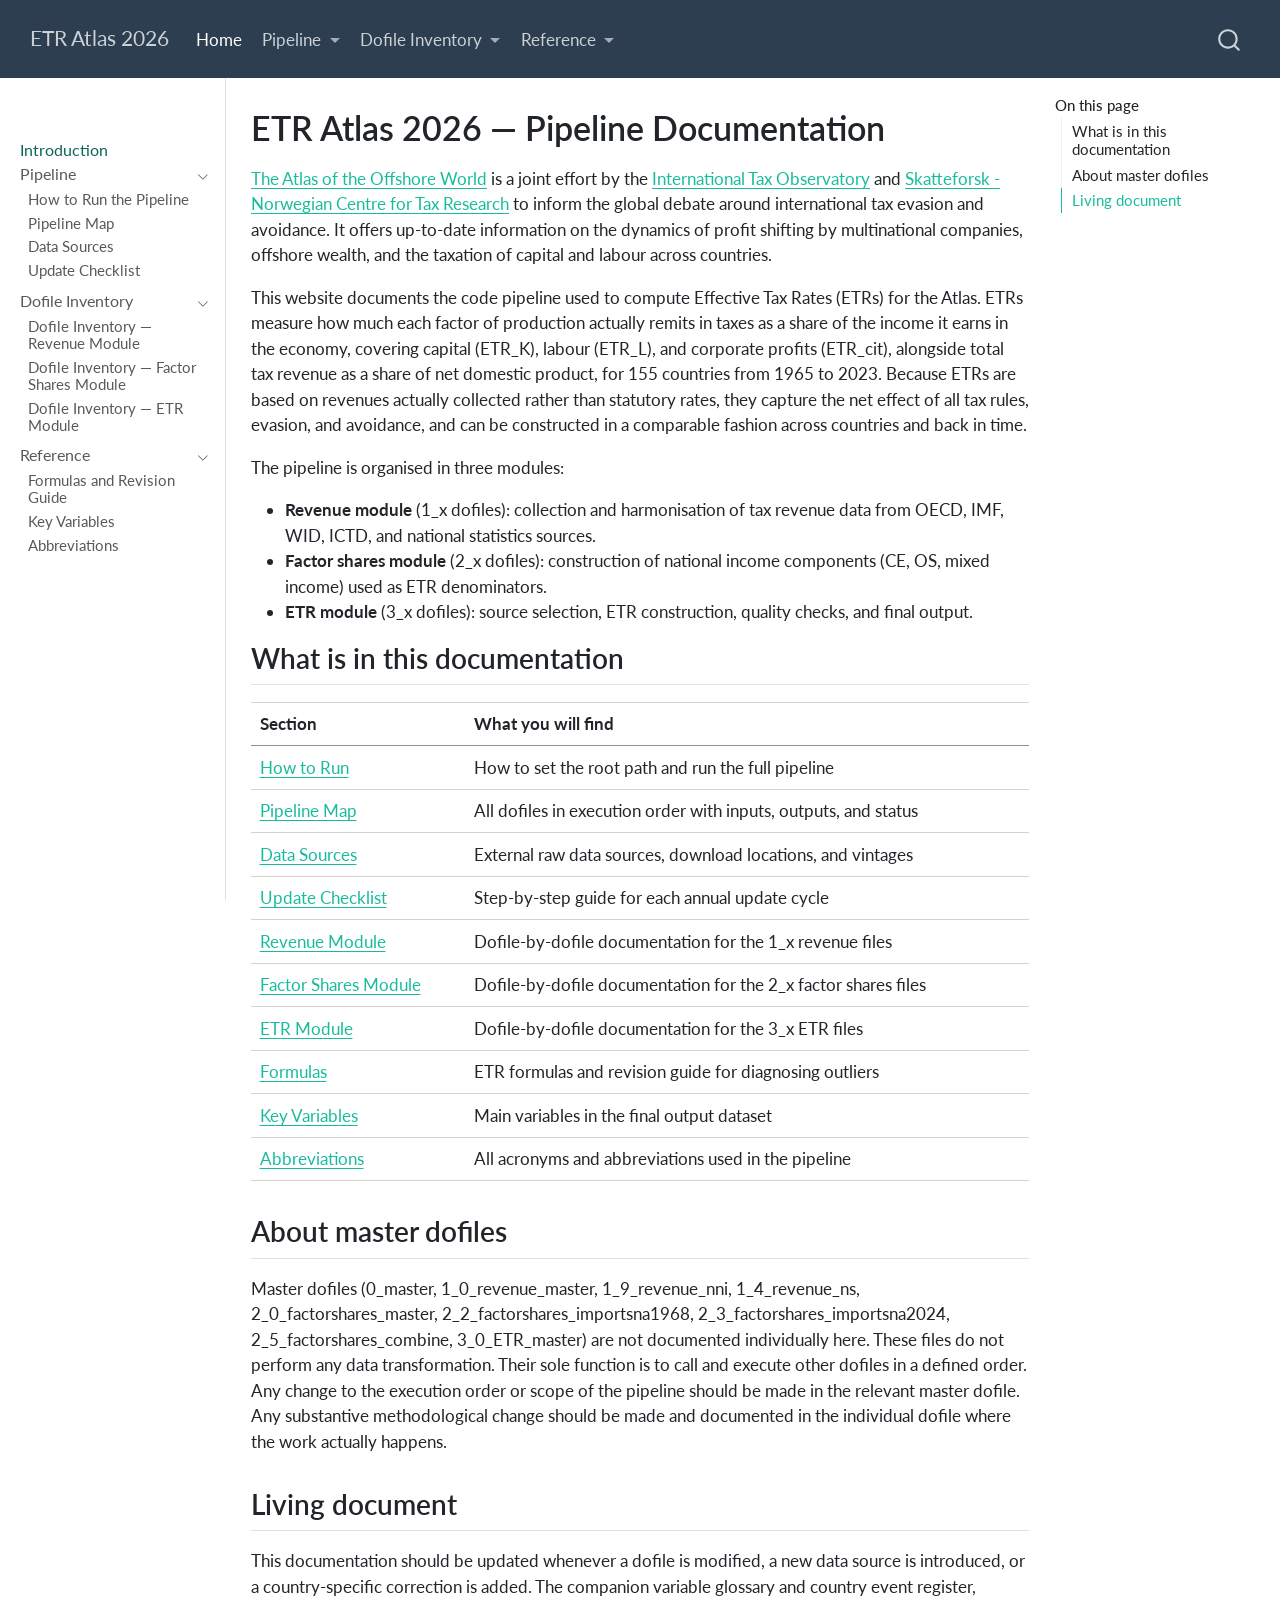
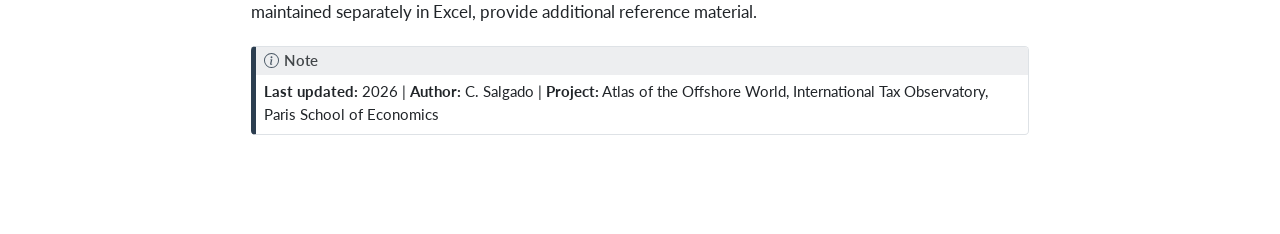
==== commit 85c08a73: "update of the introduction adding urls" ====
--- a/docs/index.html
+++ b/docs/index.html
@@ -325,7 +325,8 @@
 </header>
 
 
-<p>This website documents the code pipeline used to compute Effective Tax Rates (ETRs) for the <strong>Atlas of the Offshore World</strong>. It is intended as a working reference for research assistants and collaborators who maintain, update, or extend the routine.</p>
+<p><a href="https://atlas-offshore-world.org/">The Atlas of the Offshore World</a> is a joint effort by the <a href="https://taxobservatory.world/">International Tax Observatory</a> and <a href="https://www.nmbu.no/en/research/skatteforsk-tax-center">Skatteforsk - Norwegian Centre for Tax Research</a> to inform the global debate around international tax evasion and avoidance. It offers up-to-date information on the dynamics of profit shifting by multinational companies, offshore wealth, and the taxation of capital and labour across countries.</p>
+<p>This website documents the code pipeline used to compute Effective Tax Rates (ETRs) for the Atlas. ETRs measure how much each factor of production actually remits in taxes as a share of the income it earns in the economy, covering capital (ETR_K), labour (ETR_L), and corporate profits (ETR_cit), alongside total tax revenue as a share of net domestic product, for 155 countries from 1965 to 2023. Because ETRs are based on revenues actually collected rather than statutory rates, they capture the net effect of all tax rules, evasion, and avoidance, and can be constructed in a comparable fashion across countries and back in time.</p>
 <p>The pipeline is organised in three modules:</p>
 <ul>
 <li><strong>Revenue module</strong> (1_x dofiles): collection and harmonisation of tax revenue data from OECD, IMF, WID, ICTD, and national statistics sources.</li>
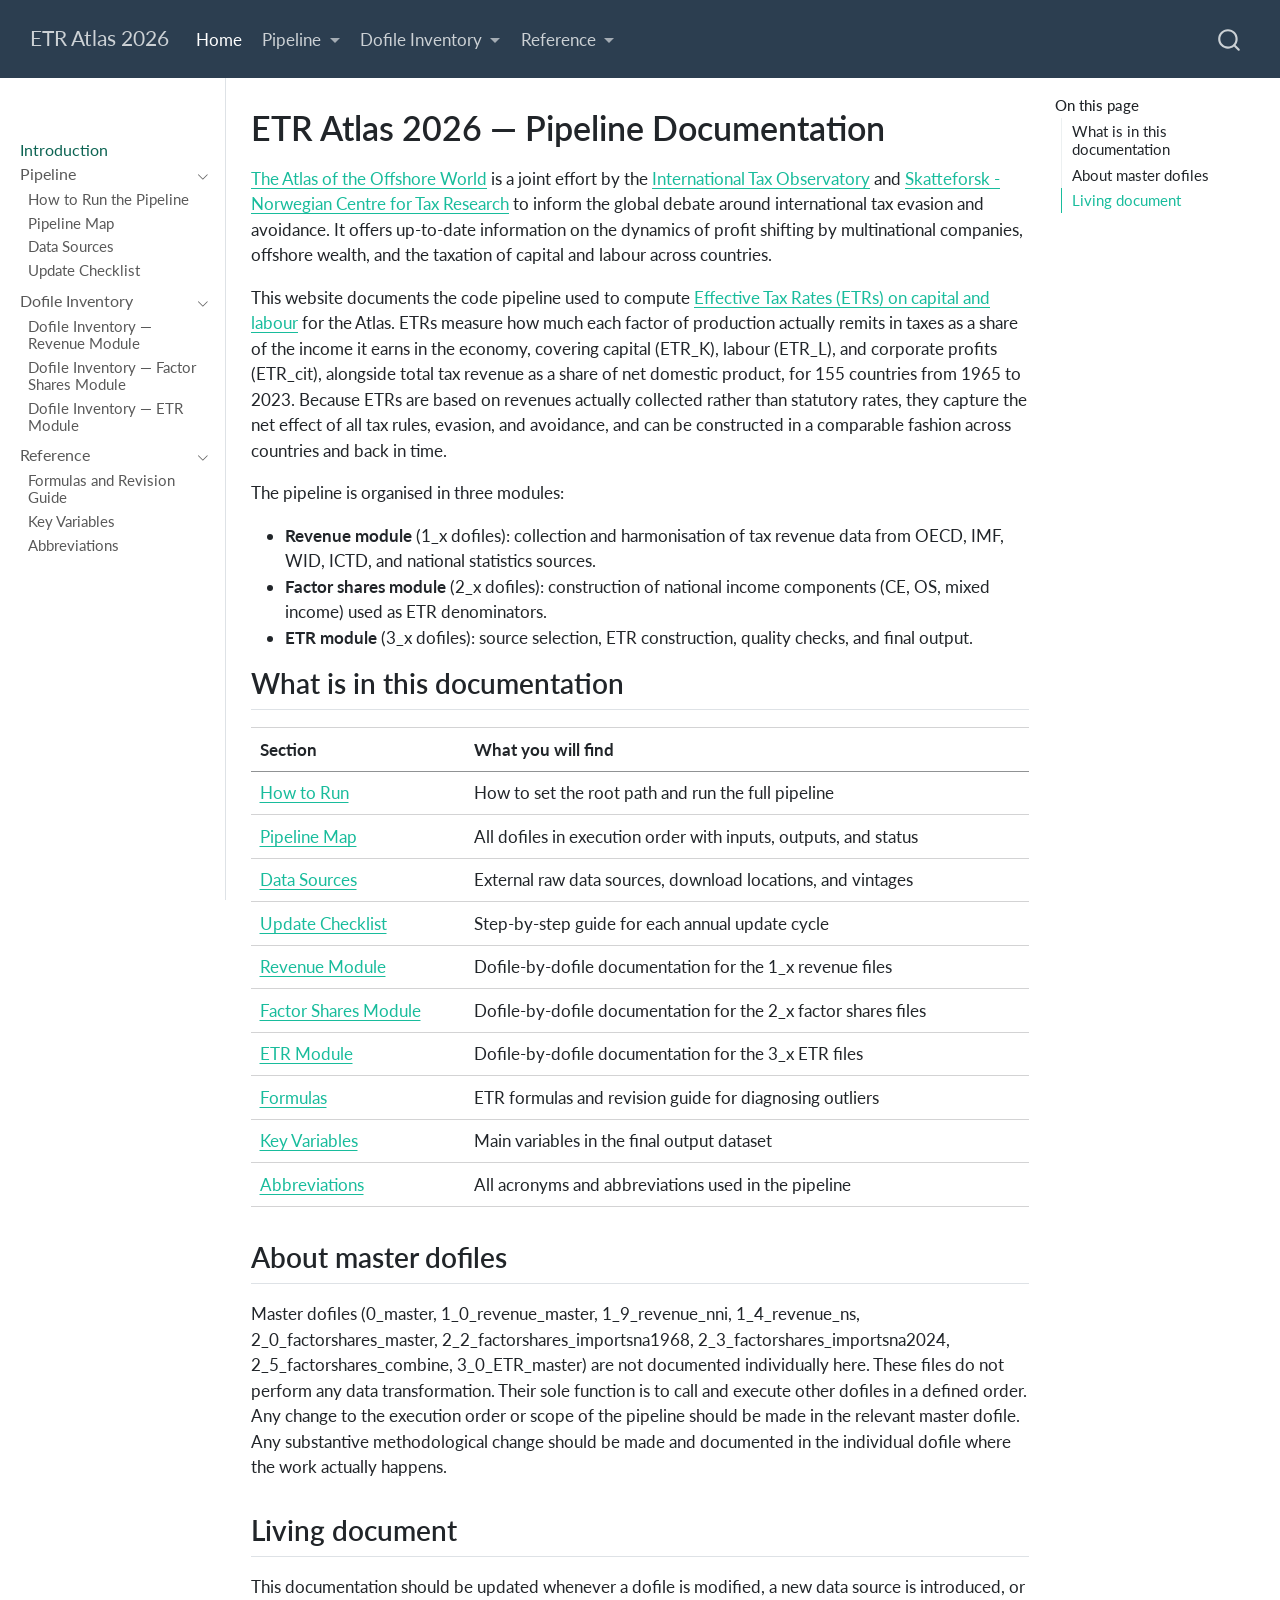
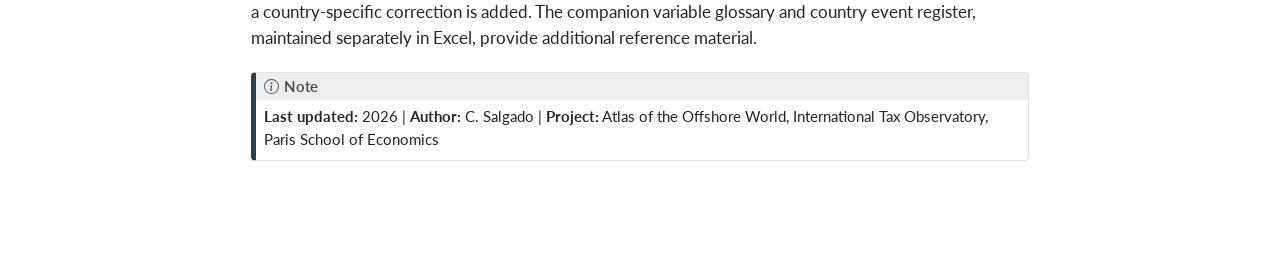
==== commit 1d042b92: "update ETR link" ====
--- a/docs/index.html
+++ b/docs/index.html
@@ -326,7 +326,7 @@
 
 
 <p><a href="https://atlas-offshore-world.org/">The Atlas of the Offshore World</a> is a joint effort by the <a href="https://taxobservatory.world/">International Tax Observatory</a> and <a href="https://www.nmbu.no/en/research/skatteforsk-tax-center">Skatteforsk - Norwegian Centre for Tax Research</a> to inform the global debate around international tax evasion and avoidance. It offers up-to-date information on the dynamics of profit shifting by multinational companies, offshore wealth, and the taxation of capital and labour across countries.</p>
-<p>This website documents the code pipeline used to compute Effective Tax Rates (ETRs) for the Atlas. ETRs measure how much each factor of production actually remits in taxes as a share of the income it earns in the economy, covering capital (ETR_K), labour (ETR_L), and corporate profits (ETR_cit), alongside total tax revenue as a share of net domestic product, for 155 countries from 1965 to 2023. Because ETRs are based on revenues actually collected rather than statutory rates, they capture the net effect of all tax rules, evasion, and avoidance, and can be constructed in a comparable fashion across countries and back in time.</p>
+<p>This website documents the code pipeline used to compute <a href="https://atlas-offshore-world.org/dataset/effective-tax">Effective Tax Rates (ETRs) on capital and labour</a> for the Atlas. ETRs measure how much each factor of production actually remits in taxes as a share of the income it earns in the economy, covering capital (ETR_K), labour (ETR_L), and corporate profits (ETR_cit), alongside total tax revenue as a share of net domestic product, for 155 countries from 1965 to 2023. Because ETRs are based on revenues actually collected rather than statutory rates, they capture the net effect of all tax rules, evasion, and avoidance, and can be constructed in a comparable fashion across countries and back in time.</p>
 <p>The pipeline is organised in three modules:</p>
 <ul>
 <li><strong>Revenue module</strong> (1_x dofiles): collection and harmonisation of tax revenue data from OECD, IMF, WID, ICTD, and national statistics sources.</li>
